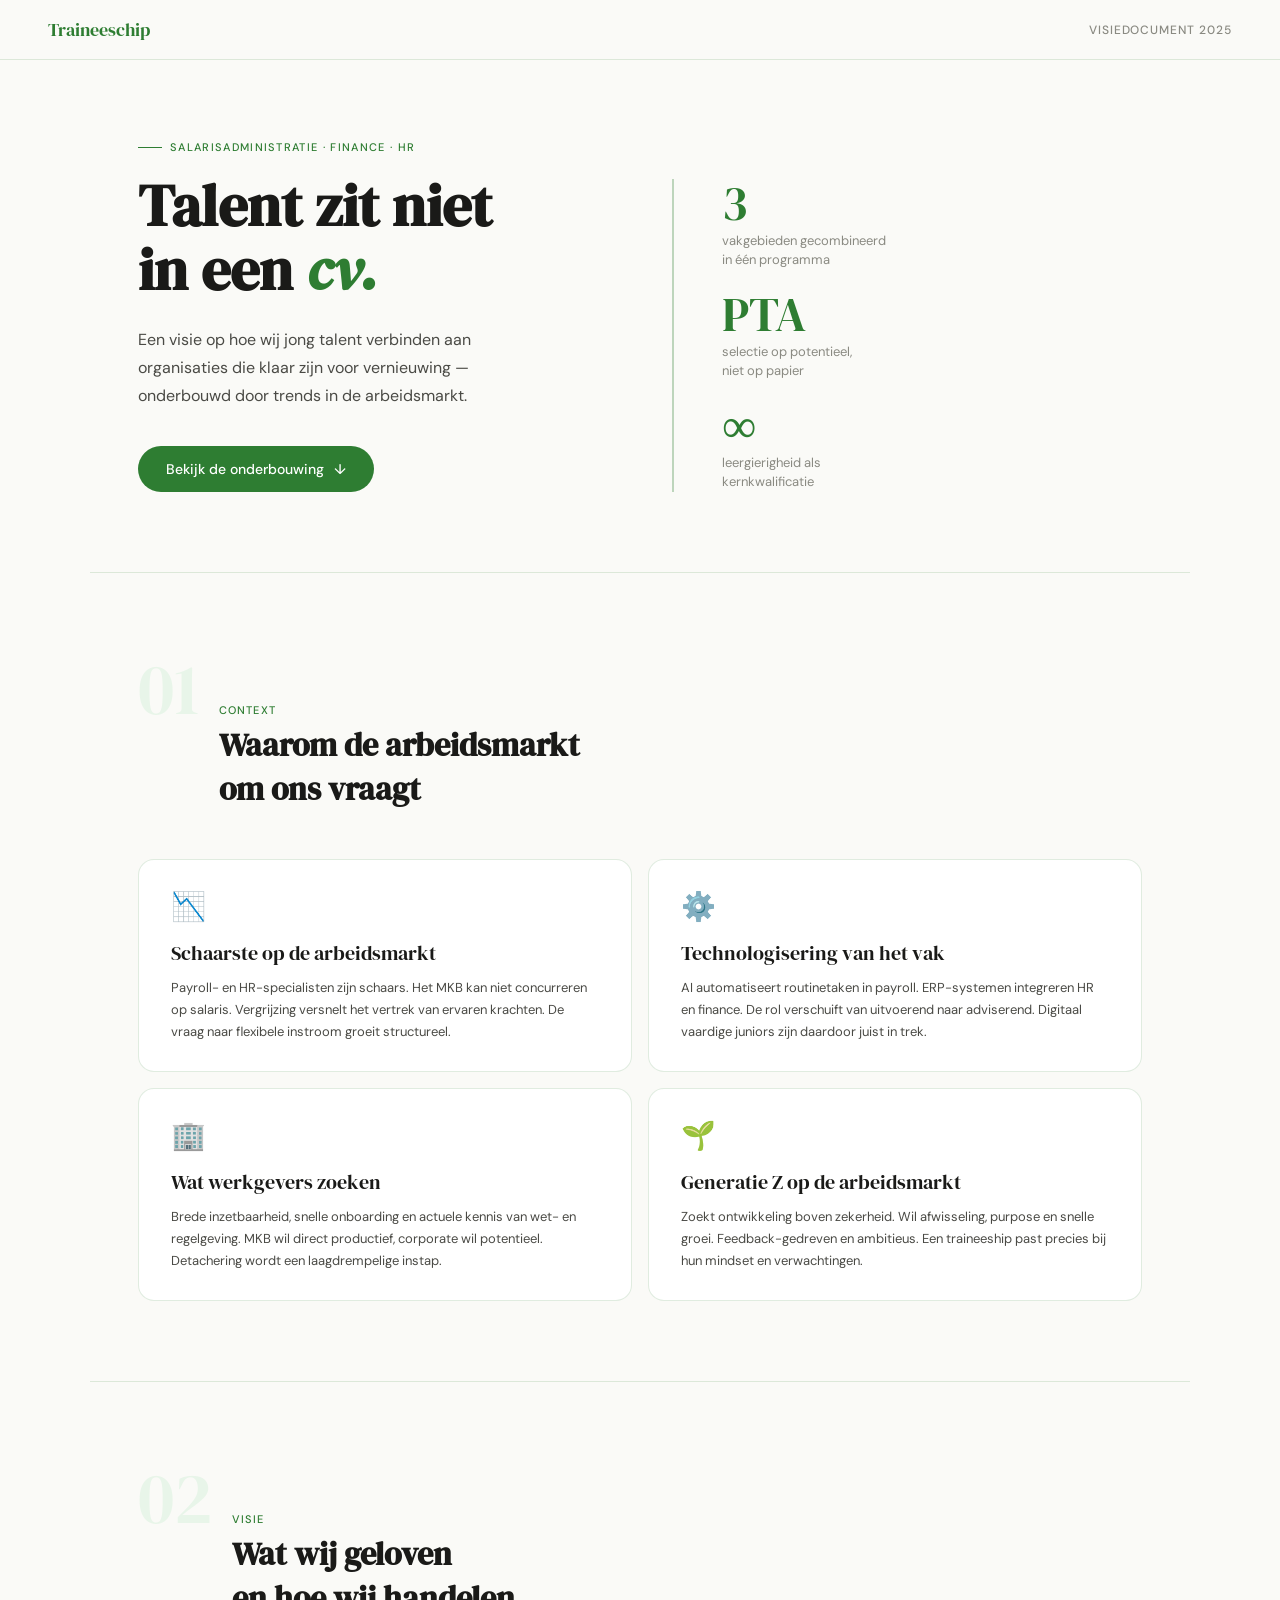
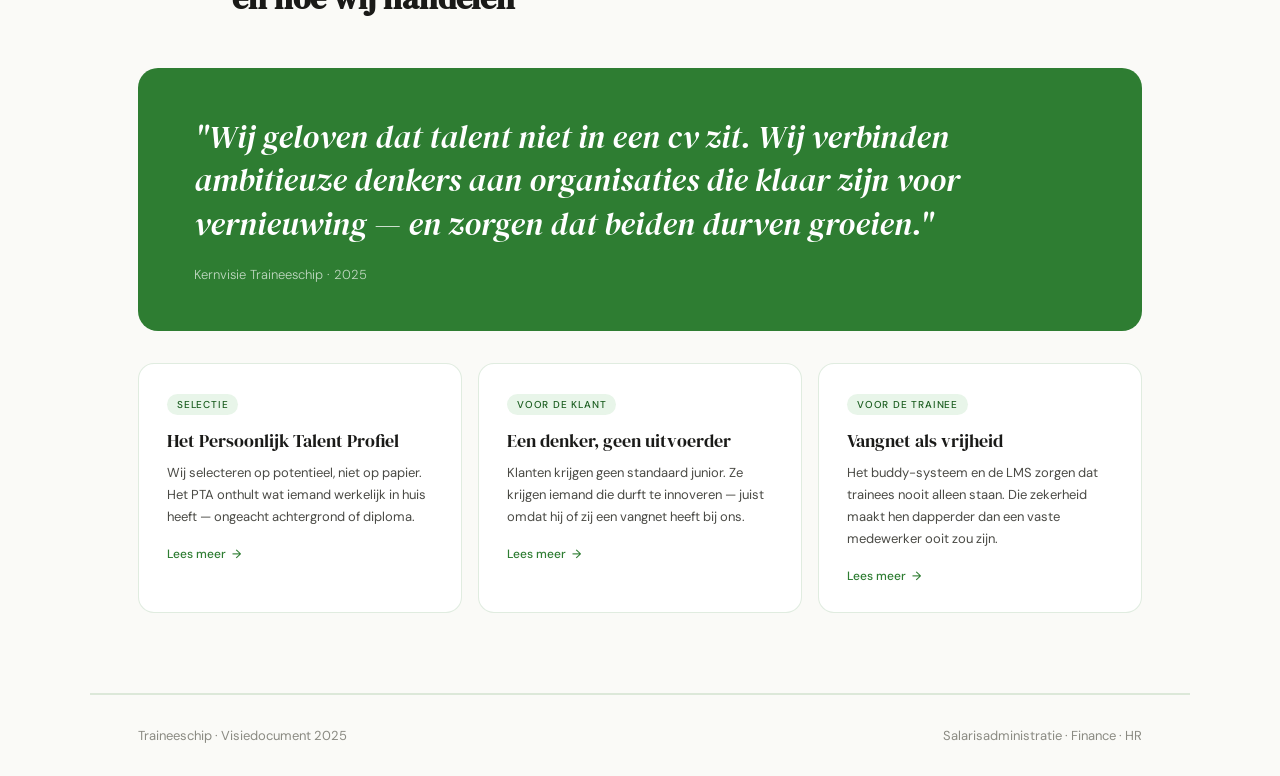
==== index.html @ 96d7f9a1 "Add files via upload" ====
<!DOCTYPE html>
<html lang="nl">
<head>
<meta charset="UTF-8">
<meta name="viewport" content="width=device-width, initial-scale=1.0">
<title>Traineeschip Visie 2025</title>
<link rel="preconnect" href="https://fonts.googleapis.com">
<link href="https://fonts.googleapis.com/css2?family=DM+Serif+Display:ital@0;1&family=DM+Sans:wght@300;400;500&display=swap" rel="stylesheet">
<style>
  :root {
    --green: #2E7D32;
    --green-light: #43A047;
    --green-pale: #E8F5E9;
    --green-dark: #1B5E20;
    --ink: #1a1a18;
    --ink-mid: #4a4a45;
    --ink-soft: #8a8a82;
    --paper: #fafaf7;
    --paper-warm: #f4f3ee;
    --white: #ffffff;
    --border: rgba(46,125,50,0.15);
    --border-strong: rgba(46,125,50,0.3);
  }

  * { box-sizing: border-box; margin: 0; padding: 0; }

  body {
    font-family: 'DM Sans', sans-serif;
    background: var(--paper);
    color: var(--ink);
    min-height: 100vh;
  }

  /* NAV */
  nav {
    position: fixed; top: 0; left: 0; right: 0; z-index: 100;
    background: rgba(250,250,247,0.92);
    backdrop-filter: blur(12px);
    border-bottom: 1px solid var(--border);
    padding: 0 48px;
    height: 60px;
    display: flex; align-items: center; justify-content: space-between;
  }
  .nav-logo {
    font-family: 'DM Serif Display', serif;
    font-size: 18px; color: var(--green);
    text-decoration: none;
  }
  .nav-label {
    font-size: 12px; font-weight: 500; color: var(--ink-soft);
    letter-spacing: 0.08em; text-transform: uppercase;
  }

  /* HERO */
  .hero {
    padding: 140px 48px 80px;
    max-width: 1100px; margin: 0 auto;
    display: grid; grid-template-columns: 1fr 1fr; gap: 64px; align-items: end;
  }
  .hero-eyebrow {
    font-size: 11px; font-weight: 500; letter-spacing: 0.12em;
    text-transform: uppercase; color: var(--green);
    display: flex; align-items: center; gap: 8px; margin-bottom: 20px;
  }
  .hero-eyebrow::before {
    content: ''; display: block; width: 24px; height: 1px; background: var(--green);
  }
  .hero-title {
    font-family: 'DM Serif Display', serif;
    font-size: clamp(38px, 5vw, 58px);
    line-height: 1.1; color: var(--ink);
  }
  .hero-title em {
    font-style: italic; color: var(--green);
  }
  .hero-subtitle {
    font-size: 16px; line-height: 1.75; color: var(--ink-mid);
    margin-top: 24px; max-width: 420px;
  }
  .hero-stat-block {
    display: flex; flex-direction: column; gap: 20px;
    padding-left: 48px; border-left: 2px solid var(--border-strong);
  }
  .hero-stat { }
  .hero-stat-num {
    font-family: 'DM Serif Display', serif;
    font-size: 48px; color: var(--green); line-height: 1;
  }
  .hero-stat-label {
    font-size: 13px; color: var(--ink-soft); margin-top: 4px; line-height: 1.5;
  }
  .hero-cta {
    margin-top: 36px; display: inline-flex; align-items: center; gap: 10px;
    background: var(--green); color: white;
    padding: 14px 28px; border-radius: 40px;
    font-size: 14px; font-weight: 500; text-decoration: none;
    transition: background 0.2s, transform 0.2s;
  }
  .hero-cta:hover { background: var(--green-dark); transform: translateY(-1px); }
  .hero-cta::after { content: '↓'; }

  /* SECTION */
  .section {
    max-width: 1100px; margin: 0 auto; padding: 80px 48px;
  }
  .section-header {
    display: flex; align-items: baseline; gap: 20px; margin-bottom: 48px;
  }
  .section-num {
    font-family: 'DM Serif Display', serif; font-size: 72px;
    color: var(--green-pale); line-height: 1; user-select: none;
    flex-shrink: 0;
  }
  .section-title-block { }
  .section-eyebrow {
    font-size: 11px; font-weight: 500; letter-spacing: 0.1em;
    text-transform: uppercase; color: var(--green); margin-bottom: 6px;
  }
  .section-title {
    font-family: 'DM Serif Display', serif; font-size: 32px; color: var(--ink);
  }

  /* TREND GRID */
  .trend-grid {
    display: grid; grid-template-columns: 1fr 1fr; gap: 16px;
  }
  .trend-card {
    background: var(--white); border: 1px solid var(--border);
    border-radius: 16px; padding: 28px 32px;
    cursor: pointer; text-decoration: none; color: inherit;
    transition: transform 0.2s, box-shadow 0.2s, border-color 0.2s;
    display: block; position: relative; overflow: hidden;
  }
  .trend-card::before {
    content: ''; position: absolute; top: 0; left: 0;
    width: 3px; height: 0; background: var(--green);
    transition: height 0.3s ease;
  }
  .trend-card:hover { transform: translateY(-3px); box-shadow: 0 12px 40px rgba(46,125,50,0.1); border-color: var(--border-strong); }
  .trend-card:hover::before { height: 100%; }
  .trend-icon {
    font-size: 28px; margin-bottom: 14px; display: block;
  }
  .trend-card-title {
    font-family: 'DM Serif Display', serif; font-size: 20px;
    color: var(--ink); margin-bottom: 10px;
  }
  .trend-card-body {
    font-size: 13px; line-height: 1.7; color: var(--ink-mid);
  }
  .trend-card-arrow {
    position: absolute; bottom: 24px; right: 28px;
    font-size: 18px; color: var(--green); opacity: 0;
    transition: opacity 0.2s, transform 0.2s;
  }
  .trend-card:hover .trend-card-arrow { opacity: 1; transform: translateX(4px); }

  /* VISION BLOCK */
  .vision-quote {
    background: var(--green); color: white;
    border-radius: 20px; padding: 48px 56px;
    margin-bottom: 32px;
  }
  .vision-quote-text {
    font-family: 'DM Serif Display', serif;
    font-size: clamp(22px, 3vw, 32px); line-height: 1.35;
    font-style: italic;
  }
  .vision-quote-attr {
    margin-top: 20px; font-size: 13px; opacity: 0.7; font-weight: 300;
  }

  .vision-grid {
    display: grid; grid-template-columns: 1fr 1fr 1fr; gap: 16px;
    margin-top: 16px;
  }
  .vision-card {
    background: var(--white); border: 1px solid var(--border);
    border-radius: 16px; padding: 28px;
    cursor: pointer; text-decoration: none; color: inherit;
    display: block;
    transition: transform 0.2s, box-shadow 0.2s, border-color 0.2s;
    position: relative;
  }
  .vision-card:hover { transform: translateY(-3px); box-shadow: 0 12px 40px rgba(46,125,50,0.1); border-color: var(--green-light); }
  .vision-card-tag {
    display: inline-block; font-size: 10px; font-weight: 500;
    letter-spacing: 0.08em; text-transform: uppercase;
    padding: 4px 10px; border-radius: 20px;
    background: var(--green-pale); color: var(--green-dark);
    margin-bottom: 14px;
  }
  .vision-card-title {
    font-family: 'DM Serif Display', serif; font-size: 18px;
    color: var(--ink); margin-bottom: 10px; line-height: 1.3;
  }
  .vision-card-body {
    font-size: 13px; line-height: 1.7; color: var(--ink-mid);
  }
  .vision-card-cta {
    margin-top: 18px; font-size: 12px; font-weight: 500;
    color: var(--green); display: flex; align-items: center; gap: 6px;
  }
  .vision-card-cta::after { content: '→'; transition: transform 0.2s; }
  .vision-card:hover .vision-card-cta::after { transform: translateX(4px); }

  /* FOOTER */
  footer {
    border-top: 1px solid var(--border);
    padding: 32px 48px;
    display: flex; align-items: center; justify-content: space-between;
    max-width: 1100px; margin: 0 auto;
    font-size: 13px; color: var(--ink-soft);
  }

  /* DIVIDER */
  .divider {
    max-width: 1100px; margin: 0 auto;
    border: none; border-top: 1px solid var(--border);
  }

  /* ANIMATIONS */
  .fade-up {
    opacity: 0; transform: translateY(24px);
    transition: opacity 0.6s ease, transform 0.6s ease;
  }
  .fade-up.visible { opacity: 1; transform: translateY(0); }

  @media (max-width: 768px) {
    nav { padding: 0 24px; }
    .hero { grid-template-columns: 1fr; padding: 120px 24px 60px; gap: 40px; }
    .hero-stat-block { padding-left: 24px; flex-direction: row; flex-wrap: wrap; gap: 24px; }
    .section { padding: 60px 24px; }
    .trend-grid { grid-template-columns: 1fr; }
    .vision-grid { grid-template-columns: 1fr; }
    .vision-quote { padding: 32px; }
    footer { flex-direction: column; gap: 8px; text-align: center; }
  }
</style>
</head>
<body>

<nav>
  <a href="index.html" class="nav-logo">Traineeschip</a>
  <span class="nav-label">Visiedocument 2025</span>
</nav>

<main>

  <!-- HERO -->
  <section class="hero">
    <div>
      <div class="hero-eyebrow">Salarisadministratie · Finance · HR</div>
      <h1 class="hero-title">Talent zit niet<br>in een <em>cv.</em></h1>
      <p class="hero-subtitle">Een visie op hoe wij jong talent verbinden aan organisaties die klaar zijn voor vernieuwing — onderbouwd door trends in de arbeidsmarkt.</p>
      <a href="#trends" class="hero-cta">Bekijk de onderbouwing</a>
    </div>
    <div class="hero-stat-block">
      <div class="hero-stat">
        <div class="hero-stat-num">3</div>
        <div class="hero-stat-label">vakgebieden gecombineerd<br>in één programma</div>
      </div>
      <div class="hero-stat">
        <div class="hero-stat-num">PTA</div>
        <div class="hero-stat-label">selectie op potentieel,<br>niet op papier</div>
      </div>
      <div class="hero-stat">
        <div class="hero-stat-num">∞</div>
        <div class="hero-stat-label">leergierigheid als<br>kernkwalificatie</div>
      </div>
    </div>
  </section>

  <hr class="divider">

  <!-- TRENDS -->
  <section class="section" id="trends">
    <div class="section-header">
      <div class="section-num">01</div>
      <div class="section-title-block">
        <div class="section-eyebrow">Context</div>
        <h2 class="section-title">Waarom de arbeidsmarkt<br>om ons vraagt</h2>
      </div>
    </div>

    <div class="trend-grid">
      <a href="pages/trend-schaarste.html" class="trend-card fade-up">
        <span class="trend-icon">📉</span>
        <div class="trend-card-title">Schaarste op de arbeidsmarkt</div>
        <p class="trend-card-body">Payroll- en HR-specialisten zijn schaars. Het MKB kan niet concurreren op salaris. Vergrijzing versnelt het vertrek van ervaren krachten. De vraag naar flexibele instroom groeit structureel.</p>
        <span class="trend-card-arrow">→</span>
      </a>

      <a href="pages/trend-technologie.html" class="trend-card fade-up" style="transition-delay: 0.1s">
        <span class="trend-icon">⚙️</span>
        <div class="trend-card-title">Technologisering van het vak</div>
        <p class="trend-card-body">AI automatiseert routinetaken in payroll. ERP-systemen integreren HR en finance. De rol verschuift van uitvoerend naar adviserend. Digitaal vaardige juniors zijn daardoor juist in trek.</p>
        <span class="trend-card-arrow">→</span>
      </a>

      <a href="pages/trend-werkgevers.html" class="trend-card fade-up" style="transition-delay: 0.2s">
        <span class="trend-icon">🏢</span>
        <div class="trend-card-title">Wat werkgevers zoeken</div>
        <p class="trend-card-body">Brede inzetbaarheid, snelle onboarding en actuele kennis van wet- en regelgeving. MKB wil direct productief, corporate wil potentieel. Detachering wordt een laagdrempelige instap.</p>
        <span class="trend-card-arrow">→</span>
      </a>

      <a href="pages/trend-generatiez.html" class="trend-card fade-up" style="transition-delay: 0.3s">
        <span class="trend-icon">🌱</span>
        <div class="trend-card-title">Generatie Z op de arbeidsmarkt</div>
        <p class="trend-card-body">Zoekt ontwikkeling boven zekerheid. Wil afwisseling, purpose en snelle groei. Feedback-gedreven en ambitieus. Een traineeship past precies bij hun mindset en verwachtingen.</p>
        <span class="trend-card-arrow">→</span>
      </a>
    </div>
  </section>

  <hr class="divider">

  <!-- VISION -->
  <section class="section" id="visie">
    <div class="section-header">
      <div class="section-num">02</div>
      <div class="section-title-block">
        <div class="section-eyebrow">Visie</div>
        <h2 class="section-title">Wat wij geloven<br>en hoe wij handelen</h2>
      </div>
    </div>

    <div class="vision-quote fade-up">
      <p class="vision-quote-text">"Wij geloven dat talent niet in een cv zit. Wij verbinden ambitieuze denkers aan organisaties die klaar zijn voor vernieuwing — en zorgen dat beiden durven groeien."</p>
      <p class="vision-quote-attr">Kernvisie Traineeschip · 2025</p>
    </div>

    <div class="vision-grid">
      <a href="pages/visie-pta.html" class="vision-card fade-up">
        <span class="vision-card-tag">Selectie</span>
        <div class="vision-card-title">Het Persoonlijk Talent Profiel</div>
        <p class="vision-card-body">Wij selecteren op potentieel, niet op papier. Het PTA onthult wat iemand werkelijk in huis heeft — ongeacht achtergrond of diploma.</p>
        <div class="vision-card-cta">Lees meer</div>
      </a>

      <a href="pages/visie-klant.html" class="vision-card fade-up" style="transition-delay: 0.1s">
        <span class="vision-card-tag">Voor de klant</span>
        <div class="vision-card-title">Een denker, geen uitvoerder</div>
        <p class="vision-card-body">Klanten krijgen geen standaard junior. Ze krijgen iemand die durft te innoveren — juist omdat hij of zij een vangnet heeft bij ons.</p>
        <div class="vision-card-cta">Lees meer</div>
      </a>

      <a href="pages/visie-trainee.html" class="vision-card fade-up" style="transition-delay: 0.2s">
        <span class="vision-card-tag">Voor de trainee</span>
        <div class="vision-card-title">Vangnet als vrijheid</div>
        <p class="vision-card-body">Het buddy-systeem en de LMS zorgen dat trainees nooit alleen staan. Die zekerheid maakt hen dapperder dan een vaste medewerker ooit zou zijn.</p>
        <div class="vision-card-cta">Lees meer</div>
      </a>
    </div>
  </section>

</main>

<hr class="divider">
<footer>
  <span>Traineeschip · Visiedocument 2025</span>
  <span>Salarisadministratie · Finance · HR</span>
</footer>

<script>
  document.querySelector('.hero-cta').addEventListener('click', e => {
    e.preventDefault();
    document.getElementById('trends').scrollIntoView({ behavior: 'smooth' });
  });

  const observer = new IntersectionObserver(entries => {
    entries.forEach(e => { if (e.isIntersecting) e.target.classList.add('visible'); });
  }, { threshold: 0.1 });
  document.querySelectorAll('.fade-up').forEach(el => observer.observe(el));
</script>
</body>
</html>
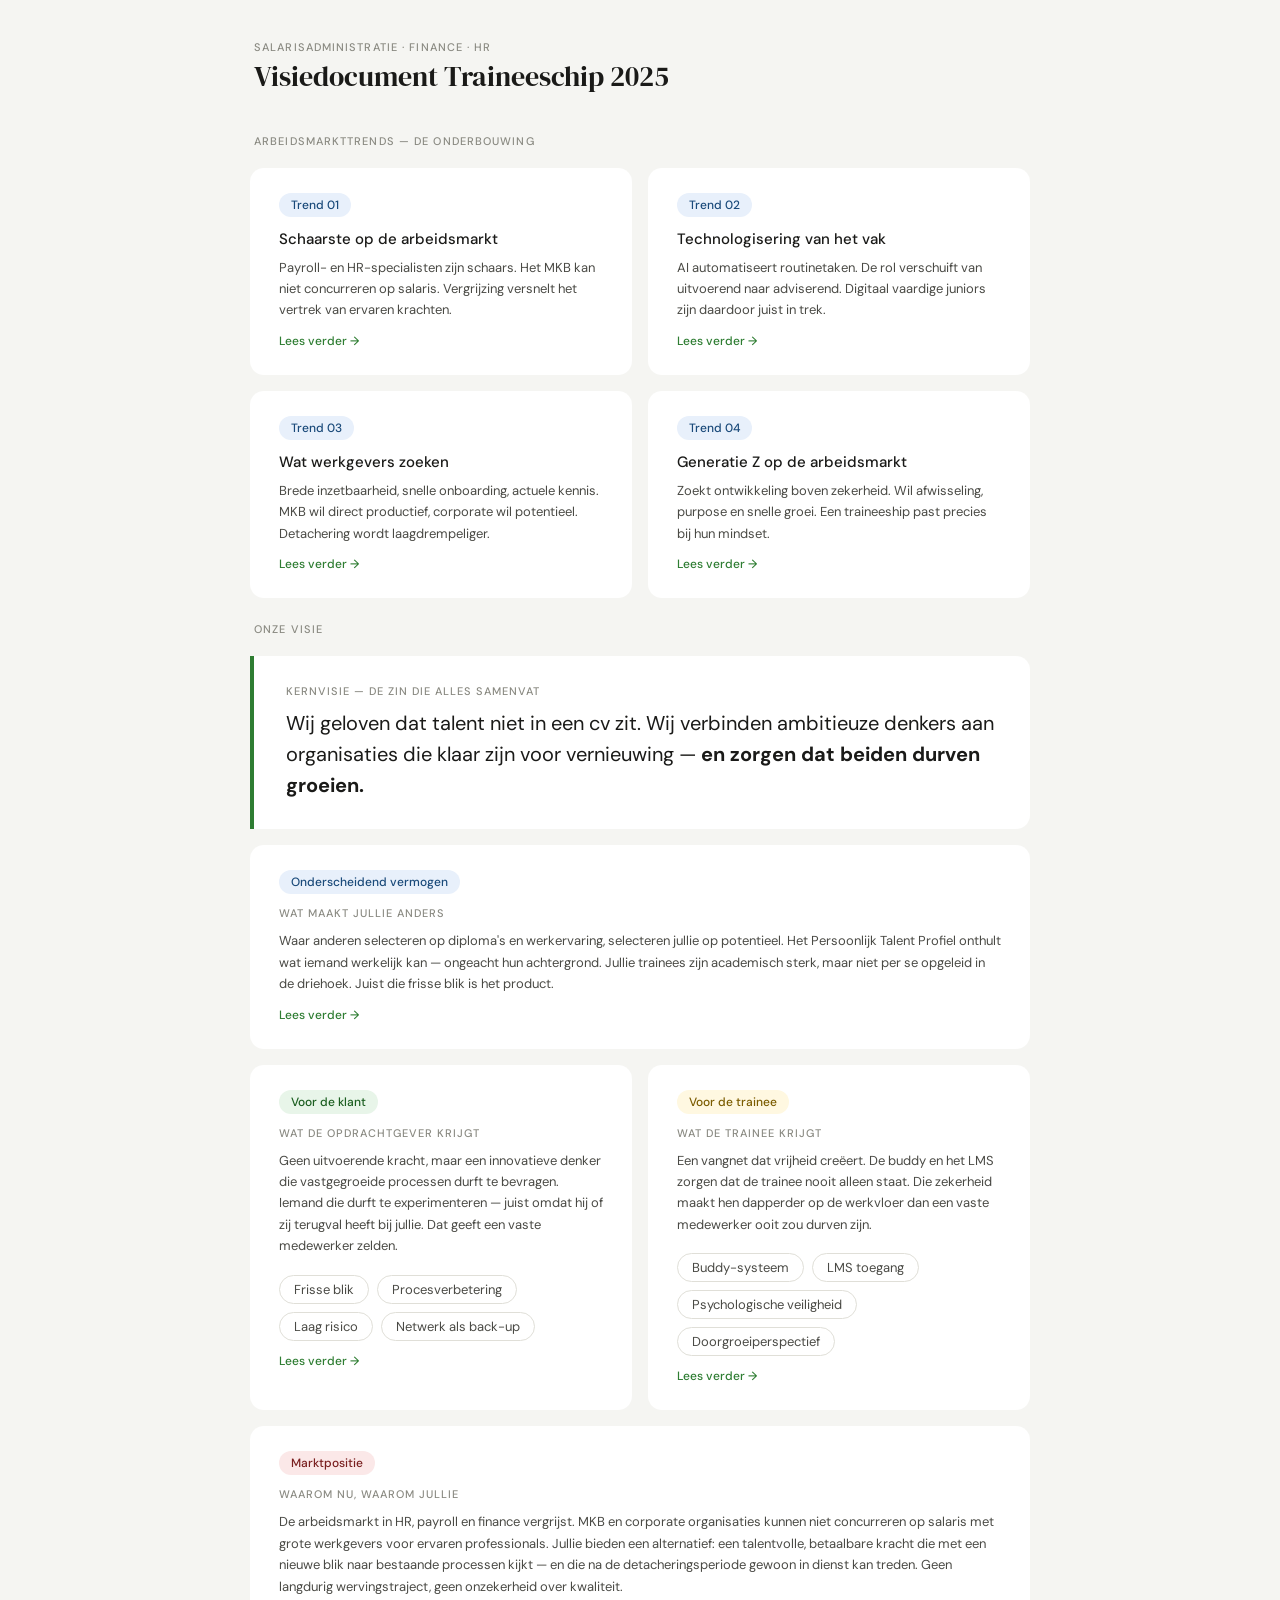
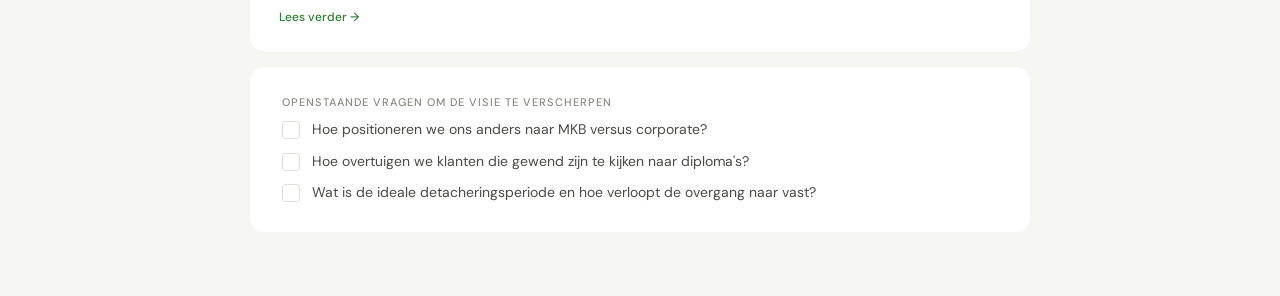
==== commit df4b1562: "Update index.html" ====
--- a/index.html
+++ b/index.html
@@ -9,17 +9,21 @@
 <style>
   :root {
     --green: #2E7D32;
-    --green-light: #43A047;
     --green-pale: #E8F5E9;
     --green-dark: #1B5E20;
+    --amber: #7B5C00;
+    --amber-pale: #FFF8E1;
+    --blue: #1A4A7A;
+    --blue-pale: #E8F0FB;
+    --red: #7A2020;
+    --red-pale: #FBE8E8;
     --ink: #1a1a18;
     --ink-mid: #4a4a45;
     --ink-soft: #8a8a82;
-    --paper: #fafaf7;
-    --paper-warm: #f4f3ee;
+    --paper: #f5f5f2;
     --white: #ffffff;
-    --border: rgba(46,125,50,0.15);
-    --border-strong: rgba(46,125,50,0.3);
+    --border: #e0dfd8;
+    --radius: 14px;
   }
 
   * { box-sizing: border-box; margin: 0; padding: 0; }
@@ -29,350 +33,236 @@
     background: var(--paper);
     color: var(--ink);
     min-height: 100vh;
-  }
-
-  /* NAV */
-  nav {
-    position: fixed; top: 0; left: 0; right: 0; z-index: 100;
-    background: rgba(250,250,247,0.92);
-    backdrop-filter: blur(12px);
-    border-bottom: 1px solid var(--border);
-    padding: 0 48px;
-    height: 60px;
-    display: flex; align-items: center; justify-content: space-between;
-  }
-  .nav-logo {
+    padding: 32px 24px 64px;
+  }
+
+  .page {
+    max-width: 780px;
+    margin: 0 auto;
+    display: flex;
+    flex-direction: column;
+    gap: 16px;
+  }
+
+  .page-header { padding: 8px 4px 16px; }
+  .page-header-eyebrow {
+    font-size: 11px; font-weight: 500; letter-spacing: 0.1em;
+    text-transform: uppercase; color: var(--ink-soft); margin-bottom: 6px;
+  }
+  .page-header-title {
     font-family: 'DM Serif Display', serif;
-    font-size: 18px; color: var(--green);
-    text-decoration: none;
-  }
-  .nav-label {
-    font-size: 12px; font-weight: 500; color: var(--ink-soft);
-    letter-spacing: 0.08em; text-transform: uppercase;
-  }
-
-  /* HERO */
-  .hero {
-    padding: 140px 48px 80px;
-    max-width: 1100px; margin: 0 auto;
-    display: grid; grid-template-columns: 1fr 1fr; gap: 64px; align-items: end;
-  }
-  .hero-eyebrow {
-    font-size: 11px; font-weight: 500; letter-spacing: 0.12em;
-    text-transform: uppercase; color: var(--green);
-    display: flex; align-items: center; gap: 8px; margin-bottom: 20px;
-  }
-  .hero-eyebrow::before {
-    content: ''; display: block; width: 24px; height: 1px; background: var(--green);
-  }
-  .hero-title {
-    font-family: 'DM Serif Display', serif;
-    font-size: clamp(38px, 5vw, 58px);
-    line-height: 1.1; color: var(--ink);
-  }
-  .hero-title em {
-    font-style: italic; color: var(--green);
-  }
-  .hero-subtitle {
-    font-size: 16px; line-height: 1.75; color: var(--ink-mid);
-    margin-top: 24px; max-width: 420px;
-  }
-  .hero-stat-block {
-    display: flex; flex-direction: column; gap: 20px;
-    padding-left: 48px; border-left: 2px solid var(--border-strong);
-  }
-  .hero-stat { }
-  .hero-stat-num {
-    font-family: 'DM Serif Display', serif;
-    font-size: 48px; color: var(--green); line-height: 1;
-  }
-  .hero-stat-label {
-    font-size: 13px; color: var(--ink-soft); margin-top: 4px; line-height: 1.5;
-  }
-  .hero-cta {
-    margin-top: 36px; display: inline-flex; align-items: center; gap: 10px;
-    background: var(--green); color: white;
-    padding: 14px 28px; border-radius: 40px;
-    font-size: 14px; font-weight: 500; text-decoration: none;
-    transition: background 0.2s, transform 0.2s;
-  }
-  .hero-cta:hover { background: var(--green-dark); transform: translateY(-1px); }
-  .hero-cta::after { content: '↓'; }
-
-  /* SECTION */
-  .section {
-    max-width: 1100px; margin: 0 auto; padding: 80px 48px;
-  }
-  .section-header {
-    display: flex; align-items: baseline; gap: 20px; margin-bottom: 48px;
-  }
-  .section-num {
-    font-family: 'DM Serif Display', serif; font-size: 72px;
-    color: var(--green-pale); line-height: 1; user-select: none;
-    flex-shrink: 0;
-  }
-  .section-title-block { }
-  .section-eyebrow {
+    font-size: 28px; color: var(--ink); line-height: 1.2;
+  }
+
+  .card {
+    background: var(--white);
+    border-radius: var(--radius);
+    padding: 28px 32px;
+  }
+
+  .label {
+    display: inline-block;
+    font-size: 12px; font-weight: 500;
+    padding: 4px 12px; border-radius: 20px;
+    margin-bottom: 12px;
+  }
+  .label-blue  { background: var(--blue-pale);  color: var(--blue); }
+  .label-green { background: var(--green-pale); color: var(--green-dark); }
+  .label-amber { background: var(--amber-pale); color: var(--amber); }
+  .label-red   { background: var(--red-pale);   color: var(--red); }
+
+  .section-label {
+    font-size: 11px; font-weight: 500; letter-spacing: 0.09em;
+    text-transform: uppercase; color: var(--ink-soft);
+    margin-bottom: 10px;
+  }
+
+  .quote-card {
+    background: var(--white);
+    padding: 28px 32px;
+    border-left: 4px solid var(--green);
+    border-radius: 0 var(--radius) var(--radius) 0;
+  }
+  .quote-text {
+    font-size: 20px; line-height: 1.55; font-weight: 400; color: var(--ink);
+  }
+
+  .body-text {
+    font-size: 15px; line-height: 1.75; color: var(--ink-mid);
+  }
+
+  .card-title {
+    font-size: 11px; font-weight: 500; letter-spacing: 0.09em;
+    text-transform: uppercase; color: var(--ink-soft);
+    margin-bottom: 10px;
+  }
+
+  .grid-2 {
+    display: grid;
+    grid-template-columns: 1fr 1fr;
+    gap: 16px;
+  }
+
+  .pills {
+    display: flex; flex-wrap: wrap; gap: 8px; margin-top: 18px;
+  }
+  .pill {
+    font-size: 13px; color: var(--ink-mid);
+    border: 1px solid var(--border);
+    border-radius: 20px; padding: 5px 14px;
+  }
+
+  .divider-label {
     font-size: 11px; font-weight: 500; letter-spacing: 0.1em;
-    text-transform: uppercase; color: var(--green); margin-bottom: 6px;
-  }
-  .section-title {
-    font-family: 'DM Serif Display', serif; font-size: 32px; color: var(--ink);
-  }
-
-  /* TREND GRID */
-  .trend-grid {
-    display: grid; grid-template-columns: 1fr 1fr; gap: 16px;
-  }
-  .trend-card {
-    background: var(--white); border: 1px solid var(--border);
-    border-radius: 16px; padding: 28px 32px;
-    cursor: pointer; text-decoration: none; color: inherit;
-    transition: transform 0.2s, box-shadow 0.2s, border-color 0.2s;
-    display: block; position: relative; overflow: hidden;
-  }
-  .trend-card::before {
-    content: ''; position: absolute; top: 0; left: 0;
-    width: 3px; height: 0; background: var(--green);
-    transition: height 0.3s ease;
-  }
-  .trend-card:hover { transform: translateY(-3px); box-shadow: 0 12px 40px rgba(46,125,50,0.1); border-color: var(--border-strong); }
-  .trend-card:hover::before { height: 100%; }
-  .trend-icon {
-    font-size: 28px; margin-bottom: 14px; display: block;
-  }
-  .trend-card-title {
-    font-family: 'DM Serif Display', serif; font-size: 20px;
-    color: var(--ink); margin-bottom: 10px;
-  }
-  .trend-card-body {
-    font-size: 13px; line-height: 1.7; color: var(--ink-mid);
-  }
-  .trend-card-arrow {
-    position: absolute; bottom: 24px; right: 28px;
-    font-size: 18px; color: var(--green); opacity: 0;
-    transition: opacity 0.2s, transform 0.2s;
-  }
-  .trend-card:hover .trend-card-arrow { opacity: 1; transform: translateX(4px); }
-
-  /* VISION BLOCK */
-  .vision-quote {
-    background: var(--green); color: white;
-    border-radius: 20px; padding: 48px 56px;
-    margin-bottom: 32px;
-  }
-  .vision-quote-text {
-    font-family: 'DM Serif Display', serif;
-    font-size: clamp(22px, 3vw, 32px); line-height: 1.35;
-    font-style: italic;
-  }
-  .vision-quote-attr {
-    margin-top: 20px; font-size: 13px; opacity: 0.7; font-weight: 300;
-  }
-
-  .vision-grid {
-    display: grid; grid-template-columns: 1fr 1fr 1fr; gap: 16px;
-    margin-top: 16px;
-  }
-  .vision-card {
-    background: var(--white); border: 1px solid var(--border);
-    border-radius: 16px; padding: 28px;
-    cursor: pointer; text-decoration: none; color: inherit;
+    text-transform: uppercase; color: var(--ink-soft);
+    padding: 8px 4px 4px;
+  }
+
+  /* Clickable cards — trends AND visie blocks */
+  .link-card {
+    background: var(--white);
+    border-radius: var(--radius);
+    padding: 24px 28px;
+    text-decoration: none; color: inherit;
     display: block;
-    transition: transform 0.2s, box-shadow 0.2s, border-color 0.2s;
-    position: relative;
-  }
-  .vision-card:hover { transform: translateY(-3px); box-shadow: 0 12px 40px rgba(46,125,50,0.1); border-color: var(--green-light); }
-  .vision-card-tag {
-    display: inline-block; font-size: 10px; font-weight: 500;
-    letter-spacing: 0.08em; text-transform: uppercase;
-    padding: 4px 10px; border-radius: 20px;
-    background: var(--green-pale); color: var(--green-dark);
-    margin-bottom: 14px;
-  }
-  .vision-card-title {
-    font-family: 'DM Serif Display', serif; font-size: 18px;
-    color: var(--ink); margin-bottom: 10px; line-height: 1.3;
-  }
-  .vision-card-body {
-    font-size: 13px; line-height: 1.7; color: var(--ink-mid);
-  }
-  .vision-card-cta {
-    margin-top: 18px; font-size: 12px; font-weight: 500;
-    color: var(--green); display: flex; align-items: center; gap: 6px;
-  }
-  .vision-card-cta::after { content: '→'; transition: transform 0.2s; }
-  .vision-card:hover .vision-card-cta::after { transform: translateX(4px); }
-
-  /* FOOTER */
-  footer {
-    border-top: 1px solid var(--border);
-    padding: 32px 48px;
-    display: flex; align-items: center; justify-content: space-between;
-    max-width: 1100px; margin: 0 auto;
-    font-size: 13px; color: var(--ink-soft);
-  }
-
-  /* DIVIDER */
-  .divider {
-    max-width: 1100px; margin: 0 auto;
-    border: none; border-top: 1px solid var(--border);
-  }
-
-  /* ANIMATIONS */
-  .fade-up {
-    opacity: 0; transform: translateY(24px);
-    transition: opacity 0.6s ease, transform 0.6s ease;
-  }
-  .fade-up.visible { opacity: 1; transform: translateY(0); }
-
-  @media (max-width: 768px) {
-    nav { padding: 0 24px; }
-    .hero { grid-template-columns: 1fr; padding: 120px 24px 60px; gap: 40px; }
-    .hero-stat-block { padding-left: 24px; flex-direction: row; flex-wrap: wrap; gap: 24px; }
-    .section { padding: 60px 24px; }
-    .trend-grid { grid-template-columns: 1fr; }
-    .vision-grid { grid-template-columns: 1fr; }
-    .vision-quote { padding: 32px; }
-    footer { flex-direction: column; gap: 8px; text-align: center; }
+    border: 1px solid transparent;
+    transition: border-color .15s, box-shadow .15s;
+  }
+  .link-card:hover {
+    border-color: var(--border);
+    box-shadow: 0 4px 16px rgba(0,0,0,0.06);
+  }
+  .link-card-title {
+    font-size: 15px; font-weight: 500; color: var(--ink);
+    margin-bottom: 8px;
+  }
+  .link-card-body {
+    font-size: 13px; line-height: 1.65; color: var(--ink-mid);
+  }
+  .link-card-more {
+    font-size: 12px; color: var(--green); font-weight: 500;
+    margin-top: 12px; display: inline-block;
+  }
+
+  .questions-list {
+    list-style: none; display: flex; flex-direction: column; gap: 10px;
+    margin-top: 4px;
+  }
+  .questions-list li {
+    display: flex; align-items: flex-start; gap: 12px;
+    font-size: 14px; color: var(--ink-mid); line-height: 1.55;
+  }
+  .questions-list li::before {
+    content: '';
+    width: 16px; height: 16px; border-radius: 3px;
+    border: 1.5px solid var(--border);
+    flex-shrink: 0; margin-top: 2px;
+  }
+
+  @media (max-width: 600px) {
+    body { padding: 20px 16px 48px; }
+    .grid-2 { grid-template-columns: 1fr; }
+    .quote-text { font-size: 17px; }
   }
 </style>
 </head>
 <body>
-
-<nav>
-  <a href="index.html" class="nav-logo">Traineeschip</a>
-  <span class="nav-label">Visiedocument 2025</span>
-</nav>
-
-<main>
-
-  <!-- HERO -->
-  <section class="hero">
-    <div>
-      <div class="hero-eyebrow">Salarisadministratie · Finance · HR</div>
-      <h1 class="hero-title">Talent zit niet<br>in een <em>cv.</em></h1>
-      <p class="hero-subtitle">Een visie op hoe wij jong talent verbinden aan organisaties die klaar zijn voor vernieuwing — onderbouwd door trends in de arbeidsmarkt.</p>
-      <a href="#trends" class="hero-cta">Bekijk de onderbouwing</a>
-    </div>
-    <div class="hero-stat-block">
-      <div class="hero-stat">
-        <div class="hero-stat-num">3</div>
-        <div class="hero-stat-label">vakgebieden gecombineerd<br>in één programma</div>
+<div class="page">
+
+  <div class="page-header">
+    <div class="page-header-eyebrow">Salarisadministratie · Finance · HR</div>
+    <div class="page-header-title">Visiedocument Traineeschip 2025</div>
+  </div>
+
+  <!-- TRENDS -->
+  <div class="divider-label">Arbeidsmarkttrends — de onderbouwing</div>
+
+  <div class="grid-2">
+    <a href="pages/trend-schaarste.html" class="link-card">
+      <span class="label label-blue">Trend 01</span>
+      <div class="link-card-title">Schaarste op de arbeidsmarkt</div>
+      <p class="link-card-body">Payroll- en HR-specialisten zijn schaars. Het MKB kan niet concurreren op salaris. Vergrijzing versnelt het vertrek van ervaren krachten.</p>
+      <span class="link-card-more">Lees verder →</span>
+    </a>
+    <a href="pages/trend-technologie.html" class="link-card">
+      <span class="label label-blue">Trend 02</span>
+      <div class="link-card-title">Technologisering van het vak</div>
+      <p class="link-card-body">AI automatiseert routinetaken. De rol verschuift van uitvoerend naar adviserend. Digitaal vaardige juniors zijn daardoor juist in trek.</p>
+      <span class="link-card-more">Lees verder →</span>
+    </a>
+    <a href="pages/trend-werkgevers.html" class="link-card">
+      <span class="label label-blue">Trend 03</span>
+      <div class="link-card-title">Wat werkgevers zoeken</div>
+      <p class="link-card-body">Brede inzetbaarheid, snelle onboarding, actuele kennis. MKB wil direct productief, corporate wil potentieel. Detachering wordt laagdrempeliger.</p>
+      <span class="link-card-more">Lees verder →</span>
+    </a>
+    <a href="pages/trend-generatiez.html" class="link-card">
+      <span class="label label-blue">Trend 04</span>
+      <div class="link-card-title">Generatie Z op de arbeidsmarkt</div>
+      <p class="link-card-body">Zoekt ontwikkeling boven zekerheid. Wil afwisseling, purpose en snelle groei. Een traineeship past precies bij hun mindset.</p>
+      <span class="link-card-more">Lees verder →</span>
+    </a>
+  </div>
+
+  <!-- VISIE -->
+  <div class="divider-label">Onze visie</div>
+
+  <div class="quote-card">
+    <div class="section-label">Kernvisie — de zin die alles samenvat</div>
+    <p class="quote-text">Wij geloven dat talent niet in een cv zit. Wij verbinden ambitieuze denkers aan organisaties die klaar zijn voor vernieuwing — <strong>en zorgen dat beiden durven groeien.</strong></p>
+  </div>
+
+  <a href="pages/visie-pta.html" class="link-card">
+    <span class="label label-blue">Onderscheidend vermogen</span>
+    <div class="card-title">Wat maakt jullie anders</div>
+    <p class="link-card-body">Waar anderen selecteren op diploma's en werkervaring, selecteren jullie op potentieel. Het Persoonlijk Talent Profiel onthult wat iemand werkelijk kan — ongeacht hun achtergrond. Jullie trainees zijn academisch sterk, maar niet per se opgeleid in de driehoek. Juist die frisse blik is het product.</p>
+    <span class="link-card-more">Lees verder →</span>
+  </a>
+
+  <div class="grid-2">
+    <a href="pages/visie-klant.html" class="link-card">
+      <span class="label label-green">Voor de klant</span>
+      <div class="card-title">Wat de opdrachtgever krijgt</div>
+      <p class="link-card-body">Geen uitvoerende kracht, maar een innovatieve denker die vastgegroeide processen durft te bevragen. Iemand die durft te experimenteren — juist omdat hij of zij terugval heeft bij jullie. Dat geeft een vaste medewerker zelden.</p>
+      <div class="pills">
+        <span class="pill">Frisse blik</span>
+        <span class="pill">Procesverbetering</span>
+        <span class="pill">Laag risico</span>
+        <span class="pill">Netwerk als back-up</span>
       </div>
-      <div class="hero-stat">
-        <div class="hero-stat-num">PTA</div>
-        <div class="hero-stat-label">selectie op potentieel,<br>niet op papier</div>
+      <span class="link-card-more">Lees verder →</span>
+    </a>
+    <a href="pages/visie-trainee.html" class="link-card">
+      <span class="label label-amber">Voor de trainee</span>
+      <div class="card-title">Wat de trainee krijgt</div>
+      <p class="link-card-body">Een vangnet dat vrijheid creëert. De buddy en het LMS zorgen dat de trainee nooit alleen staat. Die zekerheid maakt hen dapperder op de werkvloer dan een vaste medewerker ooit zou durven zijn.</p>
+      <div class="pills">
+        <span class="pill">Buddy-systeem</span>
+        <span class="pill">LMS toegang</span>
+        <span class="pill">Psychologische veiligheid</span>
+        <span class="pill">Doorgroeiperspectief</span>
       </div>
-      <div class="hero-stat">
-        <div class="hero-stat-num">∞</div>
-        <div class="hero-stat-label">leergierigheid als<br>kernkwalificatie</div>
-      </div>
-    </div>
-  </section>
-
-  <hr class="divider">
-
-  <!-- TRENDS -->
-  <section class="section" id="trends">
-    <div class="section-header">
-      <div class="section-num">01</div>
-      <div class="section-title-block">
-        <div class="section-eyebrow">Context</div>
-        <h2 class="section-title">Waarom de arbeidsmarkt<br>om ons vraagt</h2>
-      </div>
-    </div>
-
-    <div class="trend-grid">
-      <a href="pages/trend-schaarste.html" class="trend-card fade-up">
-        <span class="trend-icon">📉</span>
-        <div class="trend-card-title">Schaarste op de arbeidsmarkt</div>
-        <p class="trend-card-body">Payroll- en HR-specialisten zijn schaars. Het MKB kan niet concurreren op salaris. Vergrijzing versnelt het vertrek van ervaren krachten. De vraag naar flexibele instroom groeit structureel.</p>
-        <span class="trend-card-arrow">→</span>
-      </a>
-
-      <a href="pages/trend-technologie.html" class="trend-card fade-up" style="transition-delay: 0.1s">
-        <span class="trend-icon">⚙️</span>
-        <div class="trend-card-title">Technologisering van het vak</div>
-        <p class="trend-card-body">AI automatiseert routinetaken in payroll. ERP-systemen integreren HR en finance. De rol verschuift van uitvoerend naar adviserend. Digitaal vaardige juniors zijn daardoor juist in trek.</p>
-        <span class="trend-card-arrow">→</span>
-      </a>
-
-      <a href="pages/trend-werkgevers.html" class="trend-card fade-up" style="transition-delay: 0.2s">
-        <span class="trend-icon">🏢</span>
-        <div class="trend-card-title">Wat werkgevers zoeken</div>
-        <p class="trend-card-body">Brede inzetbaarheid, snelle onboarding en actuele kennis van wet- en regelgeving. MKB wil direct productief, corporate wil potentieel. Detachering wordt een laagdrempelige instap.</p>
-        <span class="trend-card-arrow">→</span>
-      </a>
-
-      <a href="pages/trend-generatiez.html" class="trend-card fade-up" style="transition-delay: 0.3s">
-        <span class="trend-icon">🌱</span>
-        <div class="trend-card-title">Generatie Z op de arbeidsmarkt</div>
-        <p class="trend-card-body">Zoekt ontwikkeling boven zekerheid. Wil afwisseling, purpose en snelle groei. Feedback-gedreven en ambitieus. Een traineeship past precies bij hun mindset en verwachtingen.</p>
-        <span class="trend-card-arrow">→</span>
-      </a>
-    </div>
-  </section>
-
-  <hr class="divider">
-
-  <!-- VISION -->
-  <section class="section" id="visie">
-    <div class="section-header">
-      <div class="section-num">02</div>
-      <div class="section-title-block">
-        <div class="section-eyebrow">Visie</div>
-        <h2 class="section-title">Wat wij geloven<br>en hoe wij handelen</h2>
-      </div>
-    </div>
-
-    <div class="vision-quote fade-up">
-      <p class="vision-quote-text">"Wij geloven dat talent niet in een cv zit. Wij verbinden ambitieuze denkers aan organisaties die klaar zijn voor vernieuwing — en zorgen dat beiden durven groeien."</p>
-      <p class="vision-quote-attr">Kernvisie Traineeschip · 2025</p>
-    </div>
-
-    <div class="vision-grid">
-      <a href="pages/visie-pta.html" class="vision-card fade-up">
-        <span class="vision-card-tag">Selectie</span>
-        <div class="vision-card-title">Het Persoonlijk Talent Profiel</div>
-        <p class="vision-card-body">Wij selecteren op potentieel, niet op papier. Het PTA onthult wat iemand werkelijk in huis heeft — ongeacht achtergrond of diploma.</p>
-        <div class="vision-card-cta">Lees meer</div>
-      </a>
-
-      <a href="pages/visie-klant.html" class="vision-card fade-up" style="transition-delay: 0.1s">
-        <span class="vision-card-tag">Voor de klant</span>
-        <div class="vision-card-title">Een denker, geen uitvoerder</div>
-        <p class="vision-card-body">Klanten krijgen geen standaard junior. Ze krijgen iemand die durft te innoveren — juist omdat hij of zij een vangnet heeft bij ons.</p>
-        <div class="vision-card-cta">Lees meer</div>
-      </a>
-
-      <a href="pages/visie-trainee.html" class="vision-card fade-up" style="transition-delay: 0.2s">
-        <span class="vision-card-tag">Voor de trainee</span>
-        <div class="vision-card-title">Vangnet als vrijheid</div>
-        <p class="vision-card-body">Het buddy-systeem en de LMS zorgen dat trainees nooit alleen staan. Die zekerheid maakt hen dapperder dan een vaste medewerker ooit zou zijn.</p>
-        <div class="vision-card-cta">Lees meer</div>
-      </a>
-    </div>
-  </section>
-
-</main>
-
-<hr class="divider">
-<footer>
-  <span>Traineeschip · Visiedocument 2025</span>
-  <span>Salarisadministratie · Finance · HR</span>
-</footer>
-
-<script>
-  document.querySelector('.hero-cta').addEventListener('click', e => {
-    e.preventDefault();
-    document.getElementById('trends').scrollIntoView({ behavior: 'smooth' });
-  });
-
-  const observer = new IntersectionObserver(entries => {
-    entries.forEach(e => { if (e.isIntersecting) e.target.classList.add('visible'); });
-  }, { threshold: 0.1 });
-  document.querySelectorAll('.fade-up').forEach(el => observer.observe(el));
-</script>
+      <span class="link-card-more">Lees verder →</span>
+    </a>
+  </div>
+
+  <a href="pages/visie-markt.html" class="link-card">
+    <span class="label label-red">Marktpositie</span>
+    <div class="card-title">Waarom nu, waarom jullie</div>
+    <p class="link-card-body">De arbeidsmarkt in HR, payroll en finance vergrijst. MKB en corporate organisaties kunnen niet concurreren op salaris met grote werkgevers voor ervaren professionals. Jullie bieden een alternatief: een talentvolle, betaalbare kracht die met een nieuwe blik naar bestaande processen kijkt — en die na de detacheringsperiode gewoon in dienst kan treden. Geen langdurig wervingstraject, geen onzekerheid over kwaliteit.</p>
+    <span class="link-card-more">Lees verder →</span>
+  </a>
+
+  <!-- OPENSTAANDE VRAGEN -->
+  <div class="card">
+    <div class="section-label">Openstaande vragen om de visie te verscherpen</div>
+    <ul class="questions-list">
+      <li>Hoe positioneren we ons anders naar MKB versus corporate?</li>
+      <li>Hoe overtuigen we klanten die gewend zijn te kijken naar diploma's?</li>
+      <li>Wat is de ideale detacheringsperiode en hoe verloopt de overgang naar vast?</li>
+    </ul>
+  </div>
+
+</div>
 </body>
-</html>
+</html>
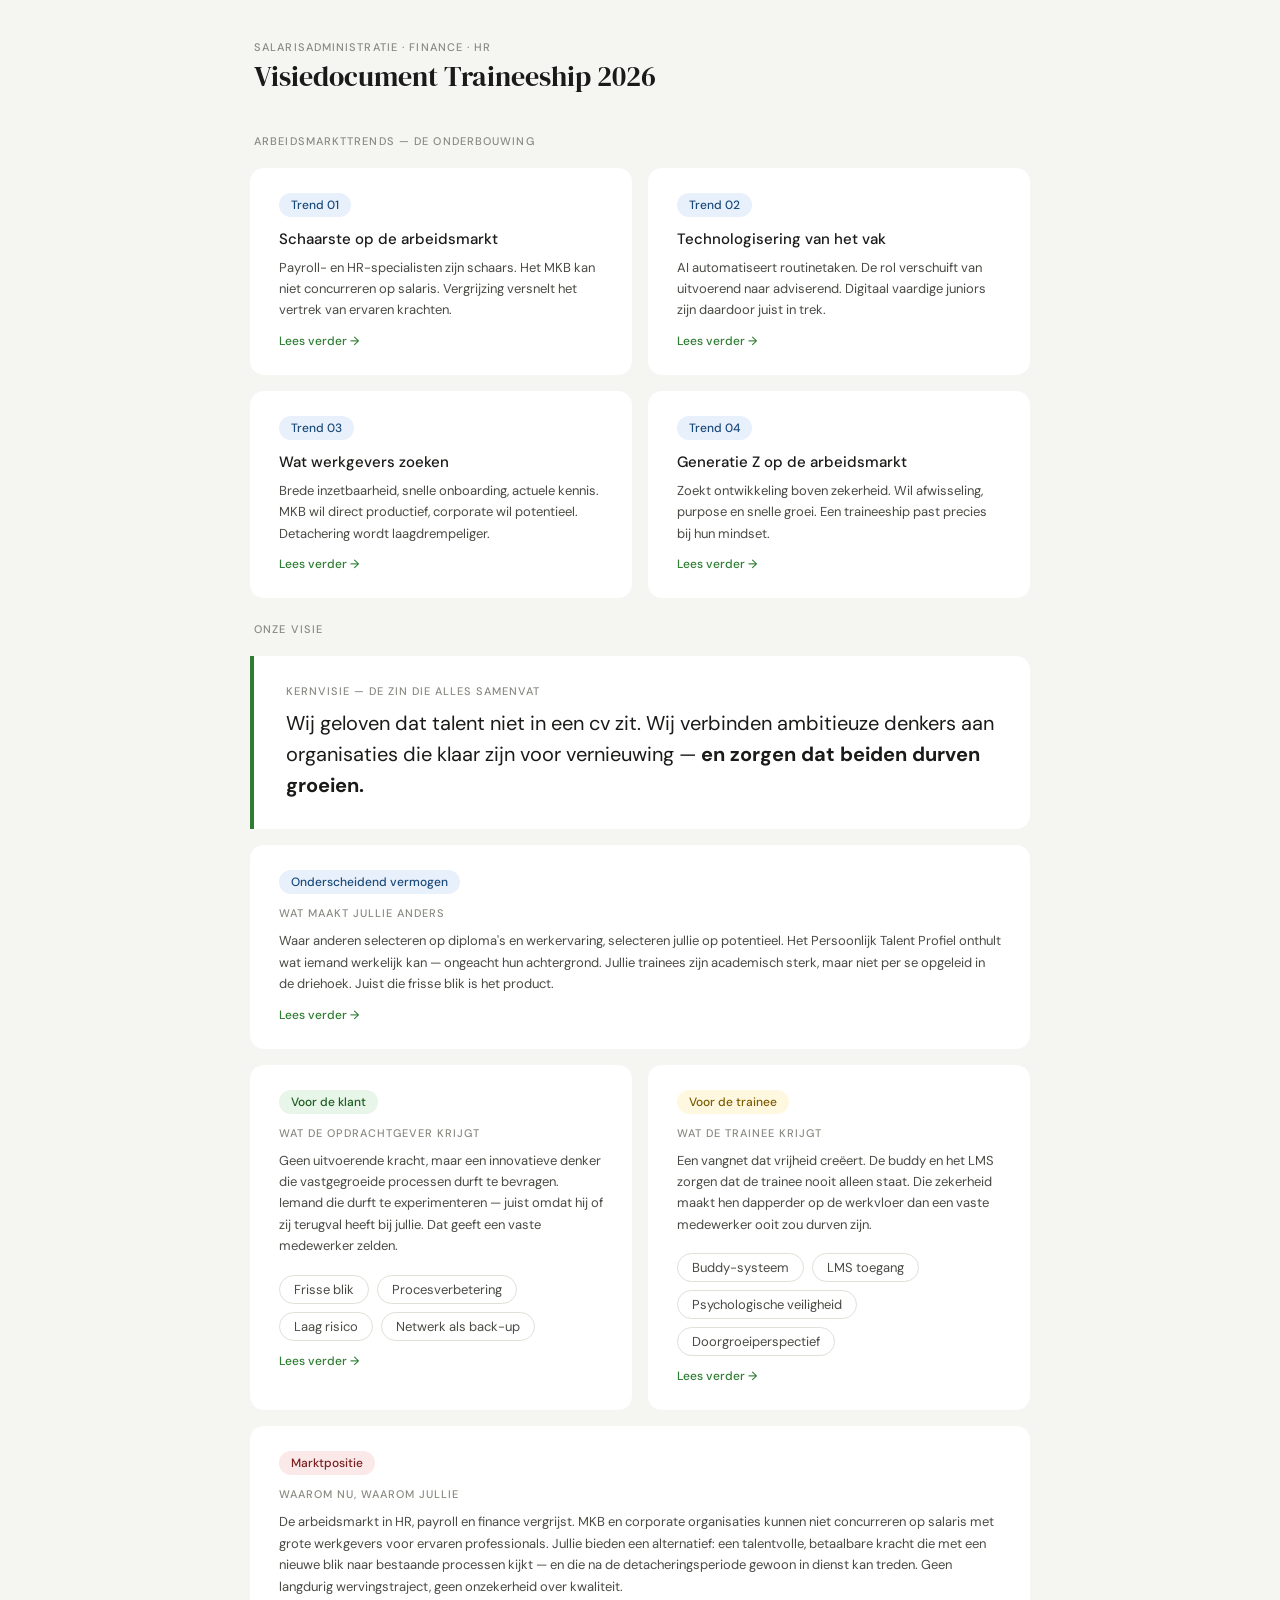
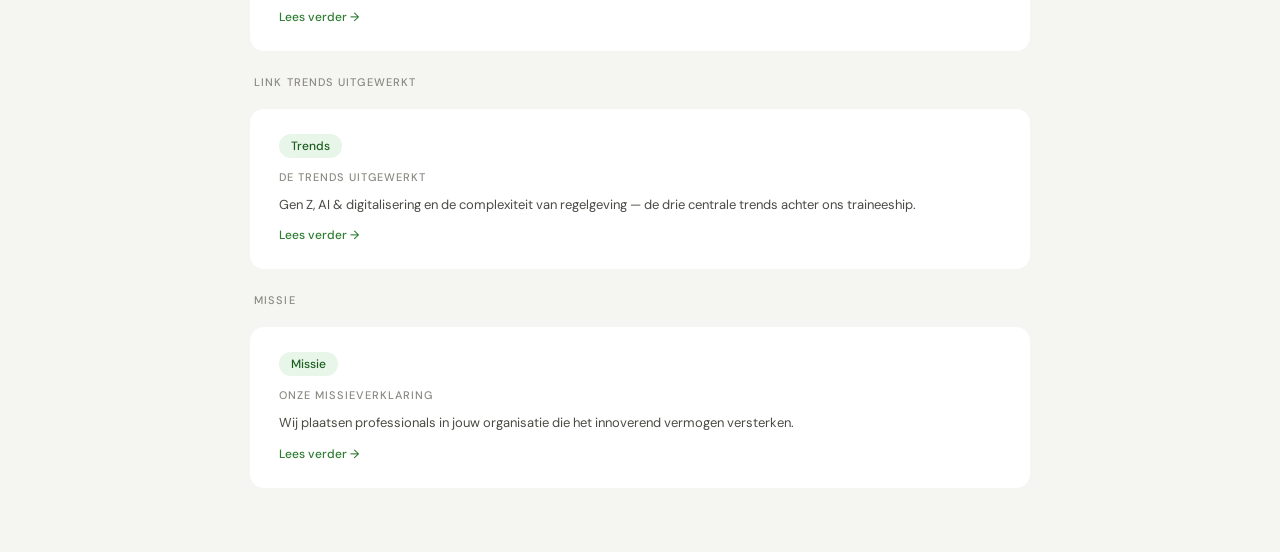
==== commit 8f1927c8: "top" ====
--- a/index.html
+++ b/index.html
@@ -1,268 +1,399 @@
-<!DOCTYPE html>
+<!doctype html>
 <html lang="nl">
-<head>
-<meta charset="UTF-8">
-<meta name="viewport" content="width=device-width, initial-scale=1.0">
-<title>Traineeschip Visie 2025</title>
-<link rel="preconnect" href="https://fonts.googleapis.com">
-<link href="https://fonts.googleapis.com/css2?family=DM+Serif+Display:ital@0;1&family=DM+Sans:wght@300;400;500&display=swap" rel="stylesheet">
-<style>
-  :root {
-    --green: #2E7D32;
-    --green-pale: #E8F5E9;
-    --green-dark: #1B5E20;
-    --amber: #7B5C00;
-    --amber-pale: #FFF8E1;
-    --blue: #1A4A7A;
-    --blue-pale: #E8F0FB;
-    --red: #7A2020;
-    --red-pale: #FBE8E8;
-    --ink: #1a1a18;
-    --ink-mid: #4a4a45;
-    --ink-soft: #8a8a82;
-    --paper: #f5f5f2;
-    --white: #ffffff;
-    --border: #e0dfd8;
-    --radius: 14px;
-  }
-
-  * { box-sizing: border-box; margin: 0; padding: 0; }
-
-  body {
-    font-family: 'DM Sans', sans-serif;
-    background: var(--paper);
-    color: var(--ink);
-    min-height: 100vh;
-    padding: 32px 24px 64px;
-  }
-
-  .page {
-    max-width: 780px;
-    margin: 0 auto;
-    display: flex;
-    flex-direction: column;
-    gap: 16px;
-  }
-
-  .page-header { padding: 8px 4px 16px; }
-  .page-header-eyebrow {
-    font-size: 11px; font-weight: 500; letter-spacing: 0.1em;
-    text-transform: uppercase; color: var(--ink-soft); margin-bottom: 6px;
-  }
-  .page-header-title {
-    font-family: 'DM Serif Display', serif;
-    font-size: 28px; color: var(--ink); line-height: 1.2;
-  }
-
-  .card {
-    background: var(--white);
-    border-radius: var(--radius);
-    padding: 28px 32px;
-  }
-
-  .label {
-    display: inline-block;
-    font-size: 12px; font-weight: 500;
-    padding: 4px 12px; border-radius: 20px;
-    margin-bottom: 12px;
-  }
-  .label-blue  { background: var(--blue-pale);  color: var(--blue); }
-  .label-green { background: var(--green-pale); color: var(--green-dark); }
-  .label-amber { background: var(--amber-pale); color: var(--amber); }
-  .label-red   { background: var(--red-pale);   color: var(--red); }
-
-  .section-label {
-    font-size: 11px; font-weight: 500; letter-spacing: 0.09em;
-    text-transform: uppercase; color: var(--ink-soft);
-    margin-bottom: 10px;
-  }
-
-  .quote-card {
-    background: var(--white);
-    padding: 28px 32px;
-    border-left: 4px solid var(--green);
-    border-radius: 0 var(--radius) var(--radius) 0;
-  }
-  .quote-text {
-    font-size: 20px; line-height: 1.55; font-weight: 400; color: var(--ink);
-  }
-
-  .body-text {
-    font-size: 15px; line-height: 1.75; color: var(--ink-mid);
-  }
-
-  .card-title {
-    font-size: 11px; font-weight: 500; letter-spacing: 0.09em;
-    text-transform: uppercase; color: var(--ink-soft);
-    margin-bottom: 10px;
-  }
-
-  .grid-2 {
-    display: grid;
-    grid-template-columns: 1fr 1fr;
-    gap: 16px;
-  }
-
-  .pills {
-    display: flex; flex-wrap: wrap; gap: 8px; margin-top: 18px;
-  }
-  .pill {
-    font-size: 13px; color: var(--ink-mid);
-    border: 1px solid var(--border);
-    border-radius: 20px; padding: 5px 14px;
-  }
-
-  .divider-label {
-    font-size: 11px; font-weight: 500; letter-spacing: 0.1em;
-    text-transform: uppercase; color: var(--ink-soft);
-    padding: 8px 4px 4px;
-  }
-
-  /* Clickable cards — trends AND visie blocks */
-  .link-card {
-    background: var(--white);
-    border-radius: var(--radius);
-    padding: 24px 28px;
-    text-decoration: none; color: inherit;
-    display: block;
-    border: 1px solid transparent;
-    transition: border-color .15s, box-shadow .15s;
-  }
-  .link-card:hover {
-    border-color: var(--border);
-    box-shadow: 0 4px 16px rgba(0,0,0,0.06);
-  }
-  .link-card-title {
-    font-size: 15px; font-weight: 500; color: var(--ink);
-    margin-bottom: 8px;
-  }
-  .link-card-body {
-    font-size: 13px; line-height: 1.65; color: var(--ink-mid);
-  }
-  .link-card-more {
-    font-size: 12px; color: var(--green); font-weight: 500;
-    margin-top: 12px; display: inline-block;
-  }
-
-  .questions-list {
-    list-style: none; display: flex; flex-direction: column; gap: 10px;
-    margin-top: 4px;
-  }
-  .questions-list li {
-    display: flex; align-items: flex-start; gap: 12px;
-    font-size: 14px; color: var(--ink-mid); line-height: 1.55;
-  }
-  .questions-list li::before {
-    content: '';
-    width: 16px; height: 16px; border-radius: 3px;
-    border: 1.5px solid var(--border);
-    flex-shrink: 0; margin-top: 2px;
-  }
-
-  @media (max-width: 600px) {
-    body { padding: 20px 16px 48px; }
-    .grid-2 { grid-template-columns: 1fr; }
-    .quote-text { font-size: 17px; }
-  }
-</style>
-</head>
-<body>
-<div class="page">
-
-  <div class="page-header">
-    <div class="page-header-eyebrow">Salarisadministratie · Finance · HR</div>
-    <div class="page-header-title">Visiedocument Traineeschip 2025</div>
-  </div>
-
-  <!-- TRENDS -->
-  <div class="divider-label">Arbeidsmarkttrends — de onderbouwing</div>
-
-  <div class="grid-2">
-    <a href="pages/trend-schaarste.html" class="link-card">
-      <span class="label label-blue">Trend 01</span>
-      <div class="link-card-title">Schaarste op de arbeidsmarkt</div>
-      <p class="link-card-body">Payroll- en HR-specialisten zijn schaars. Het MKB kan niet concurreren op salaris. Vergrijzing versnelt het vertrek van ervaren krachten.</p>
-      <span class="link-card-more">Lees verder →</span>
-    </a>
-    <a href="pages/trend-technologie.html" class="link-card">
-      <span class="label label-blue">Trend 02</span>
-      <div class="link-card-title">Technologisering van het vak</div>
-      <p class="link-card-body">AI automatiseert routinetaken. De rol verschuift van uitvoerend naar adviserend. Digitaal vaardige juniors zijn daardoor juist in trek.</p>
-      <span class="link-card-more">Lees verder →</span>
-    </a>
-    <a href="pages/trend-werkgevers.html" class="link-card">
-      <span class="label label-blue">Trend 03</span>
-      <div class="link-card-title">Wat werkgevers zoeken</div>
-      <p class="link-card-body">Brede inzetbaarheid, snelle onboarding, actuele kennis. MKB wil direct productief, corporate wil potentieel. Detachering wordt laagdrempeliger.</p>
-      <span class="link-card-more">Lees verder →</span>
-    </a>
-    <a href="pages/trend-generatiez.html" class="link-card">
-      <span class="label label-blue">Trend 04</span>
-      <div class="link-card-title">Generatie Z op de arbeidsmarkt</div>
-      <p class="link-card-body">Zoekt ontwikkeling boven zekerheid. Wil afwisseling, purpose en snelle groei. Een traineeship past precies bij hun mindset.</p>
-      <span class="link-card-more">Lees verder →</span>
-    </a>
-  </div>
-
-  <!-- VISIE -->
-  <div class="divider-label">Onze visie</div>
-
-  <div class="quote-card">
-    <div class="section-label">Kernvisie — de zin die alles samenvat</div>
-    <p class="quote-text">Wij geloven dat talent niet in een cv zit. Wij verbinden ambitieuze denkers aan organisaties die klaar zijn voor vernieuwing — <strong>en zorgen dat beiden durven groeien.</strong></p>
-  </div>
-
-  <a href="pages/visie-pta.html" class="link-card">
-    <span class="label label-blue">Onderscheidend vermogen</span>
-    <div class="card-title">Wat maakt jullie anders</div>
-    <p class="link-card-body">Waar anderen selecteren op diploma's en werkervaring, selecteren jullie op potentieel. Het Persoonlijk Talent Profiel onthult wat iemand werkelijk kan — ongeacht hun achtergrond. Jullie trainees zijn academisch sterk, maar niet per se opgeleid in de driehoek. Juist die frisse blik is het product.</p>
-    <span class="link-card-more">Lees verder →</span>
-  </a>
-
-  <div class="grid-2">
-    <a href="pages/visie-klant.html" class="link-card">
-      <span class="label label-green">Voor de klant</span>
-      <div class="card-title">Wat de opdrachtgever krijgt</div>
-      <p class="link-card-body">Geen uitvoerende kracht, maar een innovatieve denker die vastgegroeide processen durft te bevragen. Iemand die durft te experimenteren — juist omdat hij of zij terugval heeft bij jullie. Dat geeft een vaste medewerker zelden.</p>
-      <div class="pills">
-        <span class="pill">Frisse blik</span>
-        <span class="pill">Procesverbetering</span>
-        <span class="pill">Laag risico</span>
-        <span class="pill">Netwerk als back-up</span>
+  <head>
+    <meta charset="UTF-8" />
+    <meta name="viewport" content="width=device-width, initial-scale=1.0" />
+    <title>Traineeship Visie 2025</title>
+    <link rel="preconnect" href="https://fonts.googleapis.com" />
+    <link
+      href="https://fonts.googleapis.com/css2?family=DM+Serif+Display:ital@0;1&family=DM+Sans:wght@300;400;500&display=swap"
+      rel="stylesheet"
+    />
+    <style>
+      :root {
+        --green: #2e7d32;
+        --green-pale: #e8f5e9;
+        --green-dark: #1b5e20;
+        --amber: #7b5c00;
+        --amber-pale: #fff8e1;
+        --blue: #1a4a7a;
+        --blue-pale: #e8f0fb;
+        --red: #7a2020;
+        --red-pale: #fbe8e8;
+        --ink: #1a1a18;
+        --ink-mid: #4a4a45;
+        --ink-soft: #8a8a82;
+        --paper: #f5f5f2;
+        --white: #ffffff;
+        --border: #e0dfd8;
+        --radius: 14px;
+      }
+
+      * {
+        box-sizing: border-box;
+        margin: 0;
+        padding: 0;
+      }
+
+      body {
+        font-family: "DM Sans", sans-serif;
+        background: var(--paper);
+        color: var(--ink);
+        min-height: 100vh;
+        padding: 32px 24px 64px;
+      }
+
+      .page {
+        max-width: 780px;
+        margin: 0 auto;
+        display: flex;
+        flex-direction: column;
+        gap: 16px;
+      }
+
+      .page-header {
+        padding: 8px 4px 16px;
+      }
+      .page-header-eyebrow {
+        font-size: 11px;
+        font-weight: 500;
+        letter-spacing: 0.1em;
+        text-transform: uppercase;
+        color: var(--ink-soft);
+        margin-bottom: 6px;
+      }
+      .page-header-title {
+        font-family: "DM Serif Display", serif;
+        font-size: 28px;
+        color: var(--ink);
+        line-height: 1.2;
+      }
+
+      .card {
+        background: var(--white);
+        border-radius: var(--radius);
+        padding: 28px 32px;
+      }
+
+      .label {
+        display: inline-block;
+        font-size: 12px;
+        font-weight: 500;
+        padding: 4px 12px;
+        border-radius: 20px;
+        margin-bottom: 12px;
+      }
+      .label-blue {
+        background: var(--blue-pale);
+        color: var(--blue);
+      }
+      .label-green {
+        background: var(--green-pale);
+        color: var(--green-dark);
+      }
+      .label-amber {
+        background: var(--amber-pale);
+        color: var(--amber);
+      }
+      .label-red {
+        background: var(--red-pale);
+        color: var(--red);
+      }
+
+      .section-label {
+        font-size: 11px;
+        font-weight: 500;
+        letter-spacing: 0.09em;
+        text-transform: uppercase;
+        color: var(--ink-soft);
+        margin-bottom: 10px;
+      }
+
+      .quote-card {
+        background: var(--white);
+        padding: 28px 32px;
+        border-left: 4px solid var(--green);
+        border-radius: 0 var(--radius) var(--radius) 0;
+      }
+      .quote-text {
+        font-size: 20px;
+        line-height: 1.55;
+        font-weight: 400;
+        color: var(--ink);
+      }
+
+      .body-text {
+        font-size: 15px;
+        line-height: 1.75;
+        color: var(--ink-mid);
+      }
+
+      .card-title {
+        font-size: 11px;
+        font-weight: 500;
+        letter-spacing: 0.09em;
+        text-transform: uppercase;
+        color: var(--ink-soft);
+        margin-bottom: 10px;
+      }
+
+      .grid-2 {
+        display: grid;
+        grid-template-columns: 1fr 1fr;
+        gap: 16px;
+      }
+
+      .pills {
+        display: flex;
+        flex-wrap: wrap;
+        gap: 8px;
+        margin-top: 18px;
+      }
+      .pill {
+        font-size: 13px;
+        color: var(--ink-mid);
+        border: 1px solid var(--border);
+        border-radius: 20px;
+        padding: 5px 14px;
+      }
+
+      .divider-label {
+        font-size: 11px;
+        font-weight: 500;
+        letter-spacing: 0.1em;
+        text-transform: uppercase;
+        color: var(--ink-soft);
+        padding: 8px 4px 4px;
+      }
+
+      /* Clickable cards — trends AND visie blocks */
+      .link-card {
+        background: var(--white);
+        border-radius: var(--radius);
+        padding: 24px 28px;
+        text-decoration: none;
+        color: inherit;
+        display: block;
+        border: 1px solid transparent;
+        transition:
+          border-color 0.15s,
+          box-shadow 0.15s;
+      }
+      .link-card:hover {
+        border-color: var(--border);
+        box-shadow: 0 4px 16px rgba(0, 0, 0, 0.06);
+      }
+      .link-card-title {
+        font-size: 15px;
+        font-weight: 500;
+        color: var(--ink);
+        margin-bottom: 8px;
+      }
+      .link-card-body {
+        font-size: 13px;
+        line-height: 1.65;
+        color: var(--ink-mid);
+      }
+      .link-card-more {
+        font-size: 12px;
+        color: var(--green);
+        font-weight: 500;
+        margin-top: 12px;
+        display: inline-block;
+      }
+
+      .questions-list {
+        list-style: none;
+        display: flex;
+        flex-direction: column;
+        gap: 10px;
+        margin-top: 4px;
+      }
+      .questions-list li {
+        display: flex;
+        align-items: flex-start;
+        gap: 12px;
+        font-size: 14px;
+        color: var(--ink-mid);
+        line-height: 1.55;
+      }
+      .questions-list li::before {
+        content: "";
+        width: 16px;
+        height: 16px;
+        border-radius: 3px;
+        border: 1.5px solid var(--border);
+        flex-shrink: 0;
+        margin-top: 2px;
+      }
+
+      @media (max-width: 600px) {
+        body {
+          padding: 20px 16px 48px;
+        }
+        .grid-2 {
+          grid-template-columns: 1fr;
+        }
+        .quote-text {
+          font-size: 17px;
+        }
+      }
+    </style>
+  </head>
+  <body>
+    <div class="page">
+      <div class="page-header">
+        <div class="page-header-eyebrow">
+          Salarisadministratie · Finance · HR
+        </div>
+        <div class="page-header-title">Visiedocument Traineeship 2026</div>
       </div>
-      <span class="link-card-more">Lees verder →</span>
-    </a>
-    <a href="pages/visie-trainee.html" class="link-card">
-      <span class="label label-amber">Voor de trainee</span>
-      <div class="card-title">Wat de trainee krijgt</div>
-      <p class="link-card-body">Een vangnet dat vrijheid creëert. De buddy en het LMS zorgen dat de trainee nooit alleen staat. Die zekerheid maakt hen dapperder op de werkvloer dan een vaste medewerker ooit zou durven zijn.</p>
-      <div class="pills">
-        <span class="pill">Buddy-systeem</span>
-        <span class="pill">LMS toegang</span>
-        <span class="pill">Psychologische veiligheid</span>
-        <span class="pill">Doorgroeiperspectief</span>
+
+      <!-- TRENDS -->
+      <div class="divider-label">Arbeidsmarkttrends — de onderbouwing</div>
+
+      <div class="grid-2">
+        <a href="pages/trend-schaarste.html" class="link-card">
+          <span class="label label-blue">Trend 01</span>
+          <div class="link-card-title">Schaarste op de arbeidsmarkt</div>
+          <p class="link-card-body">
+            Payroll- en HR-specialisten zijn schaars. Het MKB kan niet
+            concurreren op salaris. Vergrijzing versnelt het vertrek van ervaren
+            krachten.
+          </p>
+          <span class="link-card-more">Lees verder →</span>
+        </a>
+        <a href="pages/trend-technologie.html" class="link-card">
+          <span class="label label-blue">Trend 02</span>
+          <div class="link-card-title">Technologisering van het vak</div>
+          <p class="link-card-body">
+            AI automatiseert routinetaken. De rol verschuift van uitvoerend naar
+            adviserend. Digitaal vaardige juniors zijn daardoor juist in trek.
+          </p>
+          <span class="link-card-more">Lees verder →</span>
+        </a>
+        <a href="pages/trend-werkgevers.html" class="link-card">
+          <span class="label label-blue">Trend 03</span>
+          <div class="link-card-title">Wat werkgevers zoeken</div>
+          <p class="link-card-body">
+            Brede inzetbaarheid, snelle onboarding, actuele kennis. MKB wil
+            direct productief, corporate wil potentieel. Detachering wordt
+            laagdrempeliger.
+          </p>
+          <span class="link-card-more">Lees verder →</span>
+        </a>
+        <a href="pages/trend-generatiez.html" class="link-card">
+          <span class="label label-blue">Trend 04</span>
+          <div class="link-card-title">Generatie Z op de arbeidsmarkt</div>
+          <p class="link-card-body">
+            Zoekt ontwikkeling boven zekerheid. Wil afwisseling, purpose en
+            snelle groei. Een traineeship past precies bij hun mindset.
+          </p>
+          <span class="link-card-more">Lees verder →</span>
+        </a>
       </div>
-      <span class="link-card-more">Lees verder →</span>
-    </a>
-  </div>
-
-  <a href="pages/visie-markt.html" class="link-card">
-    <span class="label label-red">Marktpositie</span>
-    <div class="card-title">Waarom nu, waarom jullie</div>
-    <p class="link-card-body">De arbeidsmarkt in HR, payroll en finance vergrijst. MKB en corporate organisaties kunnen niet concurreren op salaris met grote werkgevers voor ervaren professionals. Jullie bieden een alternatief: een talentvolle, betaalbare kracht die met een nieuwe blik naar bestaande processen kijkt — en die na de detacheringsperiode gewoon in dienst kan treden. Geen langdurig wervingstraject, geen onzekerheid over kwaliteit.</p>
-    <span class="link-card-more">Lees verder →</span>
-  </a>
-
-  <!-- OPENSTAANDE VRAGEN -->
-  <div class="card">
-    <div class="section-label">Openstaande vragen om de visie te verscherpen</div>
-    <ul class="questions-list">
-      <li>Hoe positioneren we ons anders naar MKB versus corporate?</li>
-      <li>Hoe overtuigen we klanten die gewend zijn te kijken naar diploma's?</li>
-      <li>Wat is de ideale detacheringsperiode en hoe verloopt de overgang naar vast?</li>
-    </ul>
-  </div>
-
-</div>
-</body>
-</html>+
+      <!-- VISIE -->
+      <div class="divider-label">Onze visie</div>
+
+      <div class="quote-card">
+        <div class="section-label">Kernvisie — de zin die alles samenvat</div>
+        <p class="quote-text">
+          Wij geloven dat talent niet in een cv zit. Wij verbinden ambitieuze
+          denkers aan organisaties die klaar zijn voor vernieuwing —
+          <strong>en zorgen dat beiden durven groeien.</strong>
+        </p>
+      </div>
+
+      <a href="pages/visie-pta.html" class="link-card">
+        <span class="label label-blue">Onderscheidend vermogen</span>
+        <div class="card-title">Wat maakt jullie anders</div>
+        <p class="link-card-body">
+          Waar anderen selecteren op diploma's en werkervaring, selecteren
+          jullie op potentieel. Het Persoonlijk Talent Profiel onthult wat
+          iemand werkelijk kan — ongeacht hun achtergrond. Jullie trainees zijn
+          academisch sterk, maar niet per se opgeleid in de driehoek. Juist die
+          frisse blik is het product.
+        </p>
+        <span class="link-card-more">Lees verder →</span>
+      </a>
+
+      <div class="grid-2">
+        <a href="pages/visie-klant.html" class="link-card">
+          <span class="label label-green">Voor de klant</span>
+          <div class="card-title">Wat de opdrachtgever krijgt</div>
+          <p class="link-card-body">
+            Geen uitvoerende kracht, maar een innovatieve denker die
+            vastgegroeide processen durft te bevragen. Iemand die durft te
+            experimenteren — juist omdat hij of zij terugval heeft bij jullie.
+            Dat geeft een vaste medewerker zelden.
+          </p>
+          <div class="pills">
+            <span class="pill">Frisse blik</span>
+            <span class="pill">Procesverbetering</span>
+            <span class="pill">Laag risico</span>
+            <span class="pill">Netwerk als back-up</span>
+          </div>
+          <span class="link-card-more">Lees verder →</span>
+        </a>
+        <a href="pages/visie-trainee.html" class="link-card">
+          <span class="label label-amber">Voor de trainee</span>
+          <div class="card-title">Wat de trainee krijgt</div>
+          <p class="link-card-body">
+            Een vangnet dat vrijheid creëert. De buddy en het LMS zorgen dat de
+            trainee nooit alleen staat. Die zekerheid maakt hen dapperder op de
+            werkvloer dan een vaste medewerker ooit zou durven zijn.
+          </p>
+          <div class="pills">
+            <span class="pill">Buddy-systeem</span>
+            <span class="pill">LMS toegang</span>
+            <span class="pill">Psychologische veiligheid</span>
+            <span class="pill">Doorgroeiperspectief</span>
+          </div>
+          <span class="link-card-more">Lees verder →</span>
+        </a>
+      </div>
+
+      <a href="pages/visie-markt.html" class="link-card">
+        <span class="label label-red">Marktpositie</span>
+        <div class="card-title">Waarom nu, waarom jullie</div>
+        <p class="link-card-body">
+          De arbeidsmarkt in HR, payroll en finance vergrijst. MKB en corporate
+          organisaties kunnen niet concurreren op salaris met grote werkgevers
+          voor ervaren professionals. Jullie bieden een alternatief: een
+          talentvolle, betaalbare kracht die met een nieuwe blik naar bestaande
+          processen kijkt — en die na de detacheringsperiode gewoon in dienst
+          kan treden. Geen langdurig wervingstraject, geen onzekerheid over
+          kwaliteit.
+        </p>
+        <span class="link-card-more">Lees verder →</span>
+      </a>
+
+      <!-- Uitwerking Trends -->
+      <div class="divider-label">Link Trends uitgewerkt</div>
+
+      <a href="pages/trends-uitgewerkt.html" class="link-card">
+        <span class="label label-green">Trends</span>
+        <div class="card-title">De trends uitgewerkt</div>
+        <p class="link-card-body">
+          Gen Z, AI & digitalisering en de complexiteit van regelgeving — de
+          drie centrale trends achter ons traineeship.
+        </p>
+        <span class="link-card-more">Lees verder →</span>
+      </a>
+
+      <!-- MISSIE -->
+      <div class="divider-label">Missie</div>
+
+      <a href="pages/missie.html" class="link-card">
+        <span class="label label-green">Missie</span>
+        <div class="card-title">Onze missieverklaring</div>
+        <p class="link-card-body">
+          Wij plaatsen professionals in jouw organisatie die het innoverend
+          vermogen versterken.
+        </p>
+        <span class="link-card-more">Lees verder →</span>
+      </a>
+    </div>
+  </body>
+</html>
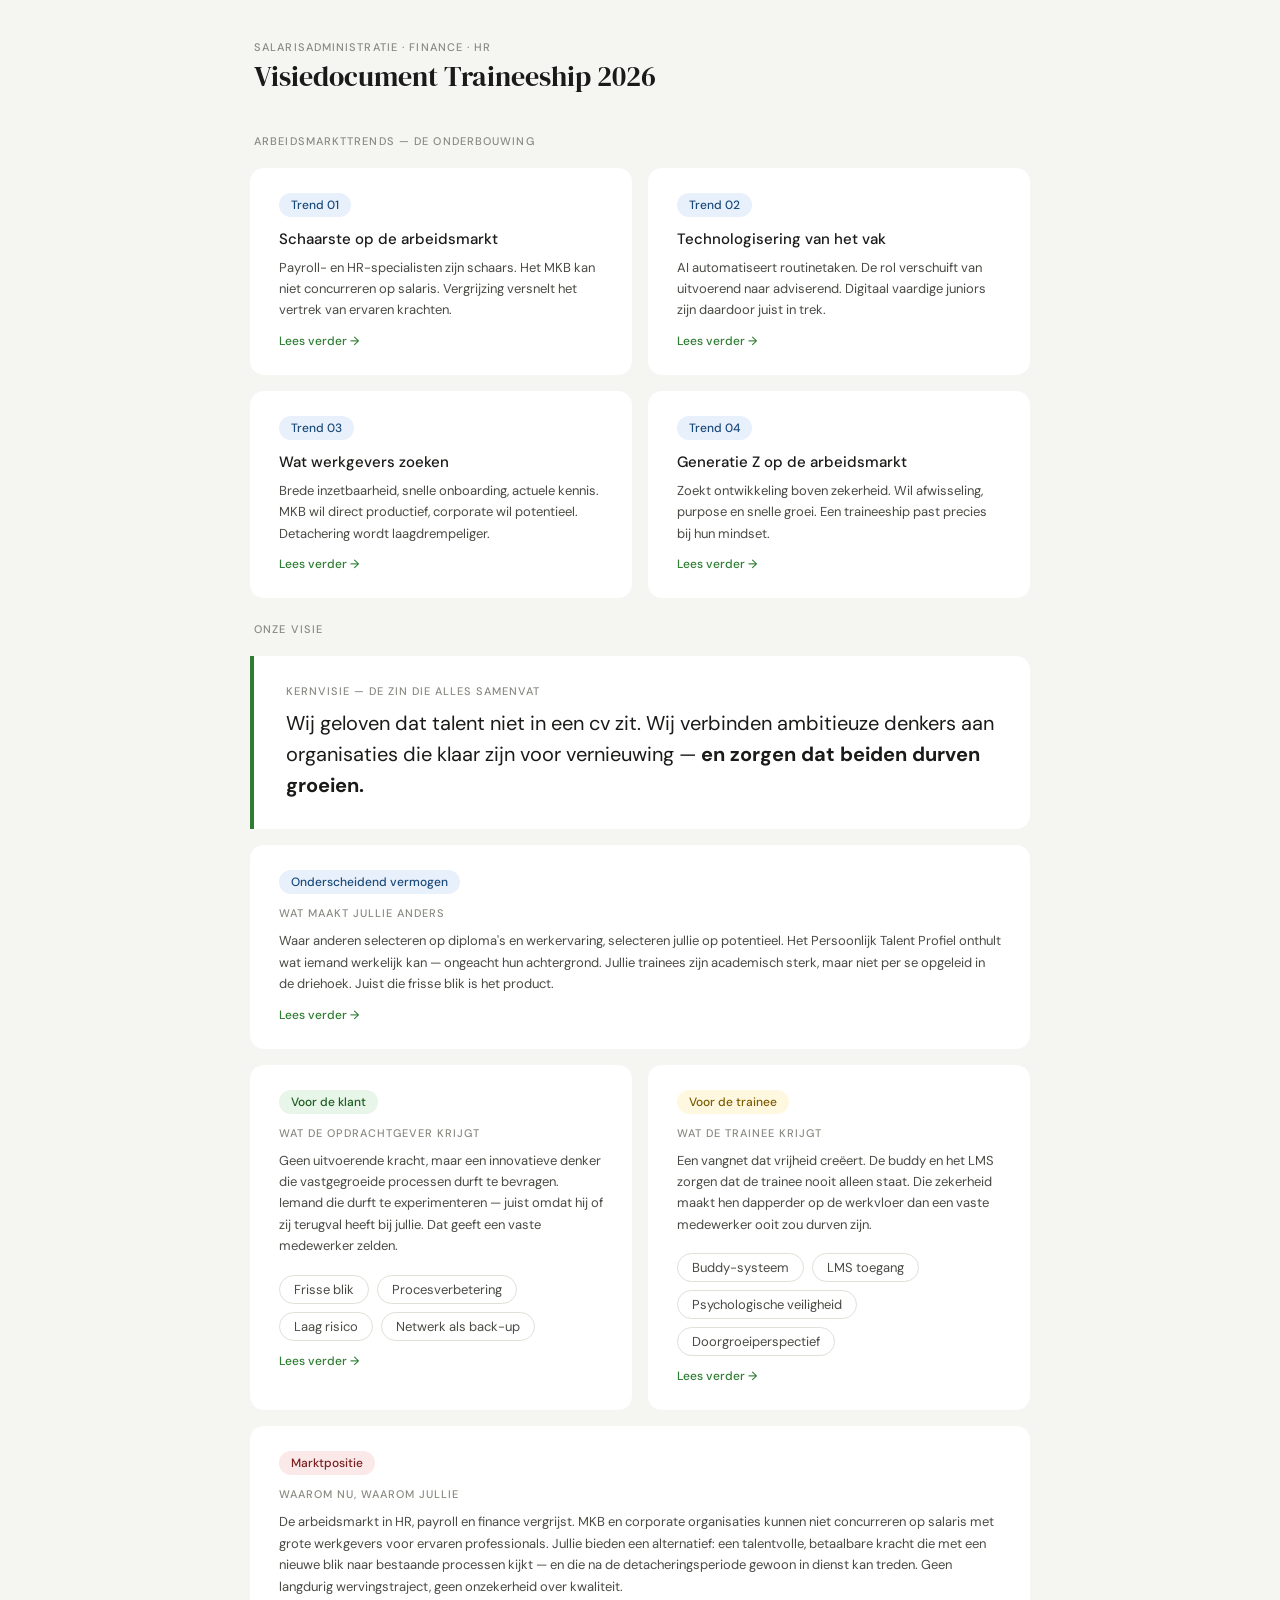
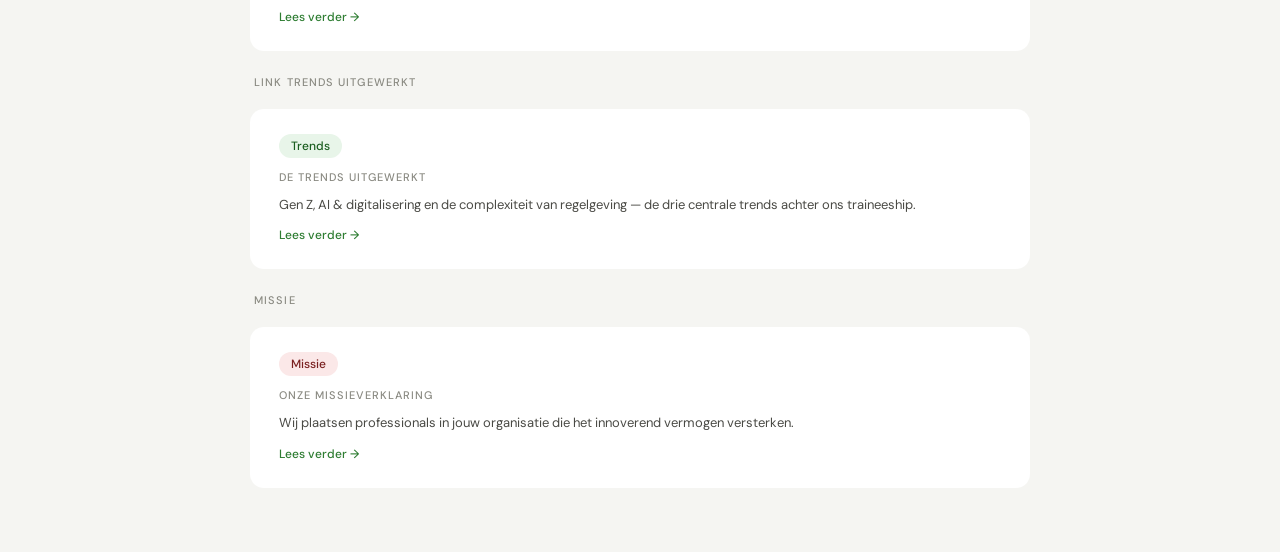
==== commit 2e1e5689: "Update index.html" ====
--- a/index.html
+++ b/index.html
@@ -386,7 +386,7 @@
       <div class="divider-label">Missie</div>
 
       <a href="pages/missie.html" class="link-card">
-        <span class="label label-green">Missie</span>
+        <span class="label label-red">Missie</span>
         <div class="card-title">Onze missieverklaring</div>
         <p class="link-card-body">
           Wij plaatsen professionals in jouw organisatie die het innoverend
